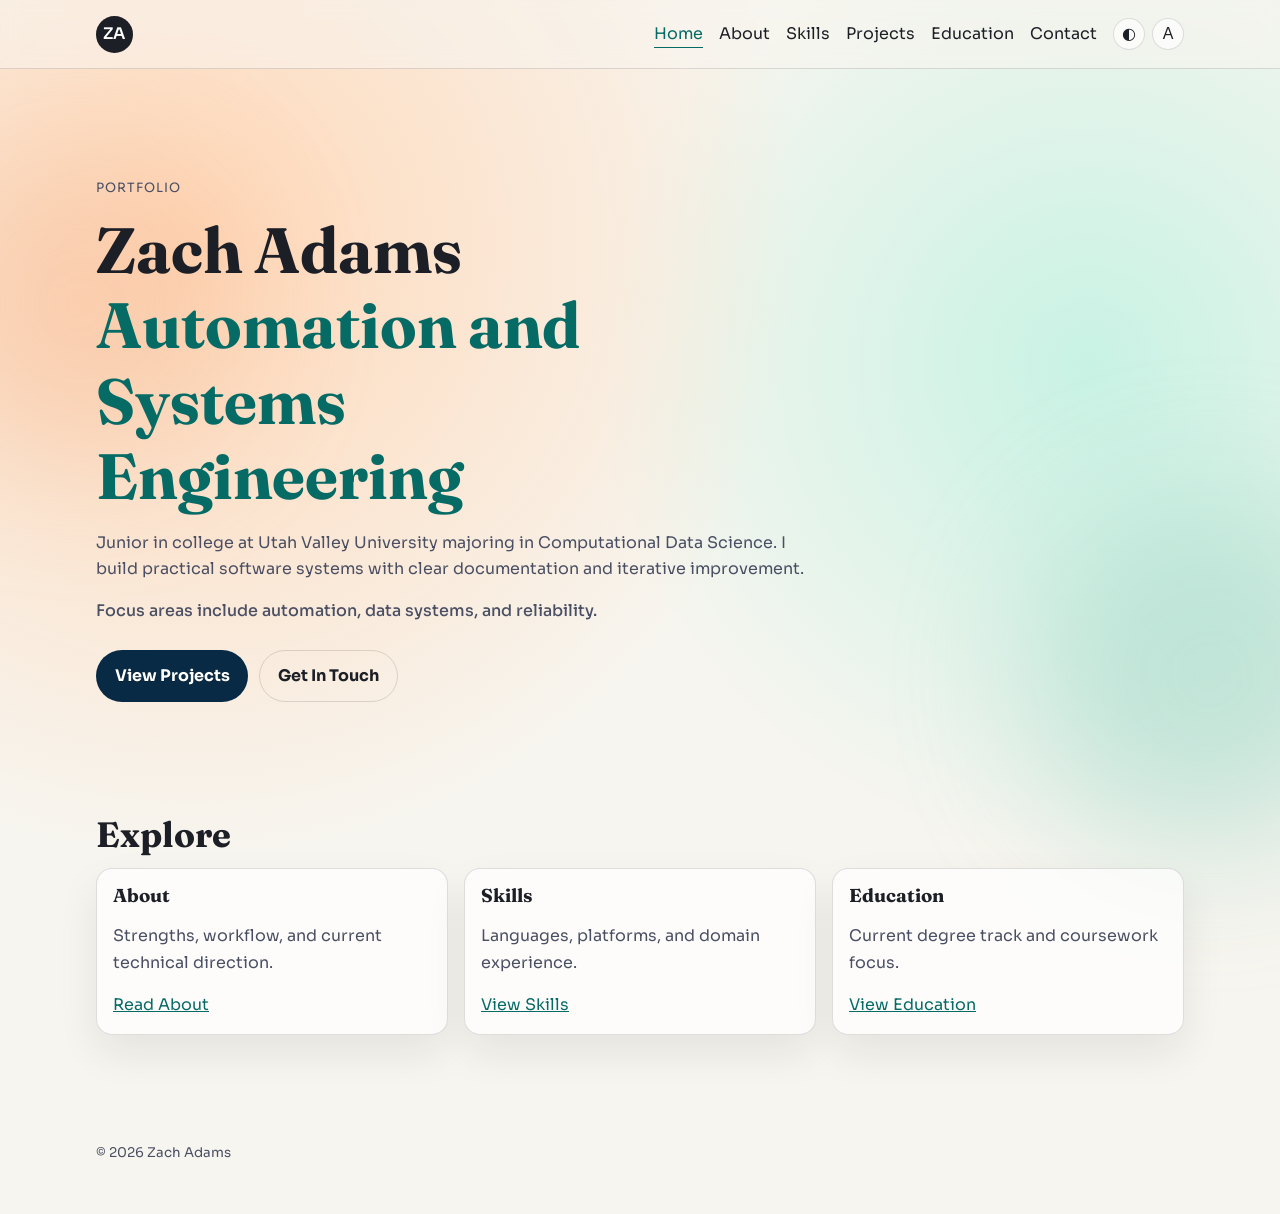
==== index.html @ 30f0f51b "initial commit" ====
<!DOCTYPE html>
<html lang="en">
  <head>
    <meta charset="UTF-8" />
    <meta name="viewport" content="width=device-width, initial-scale=1.0" />
    <title>Zach Adams | Portfolio</title>
    <meta
      name="description"
      content="Portfolio homepage for Zach Adams, junior in Computational Data Science focused on automation and systems engineering."
    />
    <link rel="icon" href="favicon.ico" sizes="any" />
    <link rel="icon" type="image/svg+xml" href="favicon.svg" />
    <link rel="stylesheet" href="styles/styles.css?v=20260326" data-theme-stylesheet />
  </head>
  <body>
    <a class="skip-link" href="#main-content">Skip to main content</a>
    <div class="bg-shape bg-shape-1" aria-hidden="true"></div>
    <div class="bg-shape bg-shape-2" aria-hidden="true"></div>

    <header class="site-header">
      <a class="logo" href="index.html">ZA</a>
      <nav aria-label="Main navigation">
        <a href="index.html">Home</a>
        <a href="about.html">About</a>
        <a href="skills.html">Skills</a>
        <a href="projects.html">Projects</a>
        <a href="education.html">Education</a>
        <a href="contact.html">Contact</a>
      </nav>
      <div class="header-controls" role="group" aria-label="Display and accessibility tools">
        <div class="theme-menu-wrap">
          <button
            type="button"
            class="theme-toggle"
            data-theme-toggle
            aria-label="Open theme picker and switch visual style"
            title="Open theme picker and switch visual style"
            aria-haspopup="menu"
            aria-expanded="false"
            aria-controls="theme-menu"
          >
            <span aria-hidden="true">◐</span>
          </button>
          <div
            class="theme-menu"
            id="theme-menu"
            data-theme-menu
            role="menu"
            aria-label="Theme selector"
            hidden
          ></div>
        </div>
        <div class="a11y-menu-wrap">
          <button
            type="button"
            class="a11y-toggle"
            data-a11y-toggle
            aria-label="Open accessibility options"
            title="Open accessibility options"
            aria-haspopup="menu"
            aria-expanded="false"
            aria-controls="a11y-menu"
          >
            <span aria-hidden="true">A</span>
          </button>
          <div
            class="a11y-menu"
            id="a11y-menu"
            data-a11y-menu
            role="menu"
            aria-label="Accessibility options"
            hidden
          ></div>
        </div>
      </div>
    </header>

    <main id="main-content" class="page-main" tabindex="-1">
      <section class="hero section">
        <p class="eyebrow">Portfolio</p>
        <h1>
          Zach Adams
          <span>Automation and Systems Engineering</span>
        </h1>
        <p class="hero-copy">
          Junior in college at Utah Valley University majoring in Computational
          Data Science. I build practical software systems with clear
          documentation and iterative improvement.
        </p>
        <p class="hero-meta">
          Focus areas include automation, data systems, and reliability.
        </p>
        <div class="hero-actions">
          <a class="button" href="projects.html">View Projects</a>
          <a class="button button-ghost" href="contact.html">Get In Touch</a>
        </div>
      </section>

      <section class="section compact-section">
        <h2>Explore</h2>
        <div class="grid">
          <article class="card">
            <h3>About</h3>
            <p>Strengths, workflow, and current technical direction.</p>
            <a href="about.html">Read About</a>
          </article>
          <article class="card">
            <h3>Skills</h3>
            <p>Languages, platforms, and domain experience.</p>
            <a href="skills.html">View Skills</a>
          </article>
          <article class="card">
            <h3>Education</h3>
            <p>Current degree track and coursework focus.</p>
            <a href="education.html">View Education</a>
          </article>
        </div>
      </section>
    </main>

    <footer class="site-footer">
      <small>&copy; <span id="year"></span> Zach Adams</small>
    </footer>

    <div class="sr-only" data-a11y-status aria-live="polite"></div>
    <script src="script.js?v=20260326"></script>
  </body>
</html>
---- styles/styles.css ----
@import url("https://fonts.googleapis.com/css2?family=Fraunces:opsz,wght@9..144,600;9..144,700&family=Sora:wght@400;500;600&display=swap");

:root {
  --bg: #f7f5ef;
  --surface: rgba(255, 255, 255, 0.72);
  --ink: #1d1f27;
  --muted: #4a4f63;
  --line: rgba(29, 31, 39, 0.14);
  --accent: #0a7e78;
  --accent-dark: #066a65;
  --button-bg: #082a45;
  --button-bg-hover: #061f34;
  --button-text: #ffffff;
  --radius: 1rem;
  --shadow: 0 18px 40px rgba(16, 25, 36, 0.08);
}

* {
  box-sizing: border-box;
}

html {
  scroll-behavior: smooth;
}

body {
  margin: 0;
  min-height: 100vh;
  font-family: "Sora", sans-serif;
  line-height: 1.65;
  color: var(--ink);
  background:
    radial-gradient(circle at 15% 20%, #ffd8b8 0%, transparent 42%),
    radial-gradient(circle at 85% 30%, #c8f2e4 0%, transparent 36%),
    var(--bg);
}

main,
.site-header,
.site-footer {
  width: min(68rem, 92vw);
  margin-inline: auto;
}

.site-header {
  display: flex;
  align-items: center;
  justify-content: space-between;
  padding: 1rem 0;
  position: sticky;
  top: 0;
  z-index: 4;
  isolation: isolate;
}

/* Full width sticky blur backdrop behind constrained header content. */
.site-header::before {
  content: "";
  position: absolute;
  top: 0;
  bottom: 0;
  left: 50%;
  width: 100vw;
  transform: translateX(-50%);
  backdrop-filter: blur(8px);
  -webkit-backdrop-filter: blur(8px);
  background: rgba(247, 245, 239, 0.55);
  border-bottom: 1px solid var(--line);
  z-index: -1;
  pointer-events: none;
}

.logo {
  width: 2.3rem;
  aspect-ratio: 1;
  display: grid;
  place-items: center;
  border-radius: 50%;
  background: var(--ink);
  color: #fff;
  text-decoration: none;
  font-weight: 600;
}

nav {
  display: flex;
  gap: 1rem;
  flex-wrap: wrap;
  justify-content: flex-end;
}

nav a {
  color: var(--ink);
  text-decoration: none;
  border-bottom: 1px solid transparent;
}

nav a:hover {
  border-color: var(--ink);
}

nav a.active {
  color: var(--accent-dark);
  border-color: var(--accent-dark);
}

.section {
  padding: 4.5rem 0;
  animation: rise 700ms ease both;
}

.section-lead {
  max-width: 70ch;
  color: var(--muted);
}

.page-main {
  min-height: 70vh;
}

.hero {
  padding-top: 6rem;
}

.eyebrow {
  text-transform: uppercase;
  letter-spacing: 0.08em;
  font-size: 0.8rem;
  color: var(--muted);
}

h1,
h2,
h3 {
  font-family: "Fraunces", serif;
  line-height: 1.18;
  margin: 0 0 0.8rem;
}

h1 {
  font-size: clamp(2rem, 5vw, 4rem);
  max-width: 14ch;
}

h1 span {
  color: var(--accent-dark);
}

h2 {
  font-size: clamp(1.5rem, 3vw, 2.2rem);
}

.hero-copy {
  max-width: 60ch;
  color: var(--muted);
}

.hero-meta {
  margin-top: 0.2rem;
  color: var(--ink);
  font-weight: 500;
}

.button {
  display: inline-block;
  margin-top: 0.6rem;
  padding: 0.72rem 1.1rem;
  border-radius: 999px;
  background: var(--button-bg);
  color: var(--button-text);
  border: 1px solid rgba(7, 38, 63, 0.22);
  text-decoration: none;
  font-weight: 700;
  text-shadow: 0 1px 0 rgba(0, 0, 0, 0.25);
  transition: background-color 200ms ease;
}

.button:hover {
  background: var(--button-bg-hover);
}

.button-ghost {
  background: transparent;
  color: var(--ink);
  border: 1px solid var(--line);
  text-shadow: none;
}

.button-ghost:hover {
  background: rgba(255, 255, 255, 0.5);
}

.hero-actions {
  display: flex;
  gap: 0.7rem;
  flex-wrap: wrap;
}

.grid {
  display: grid;
  grid-template-columns: repeat(auto-fit, minmax(14rem, 1fr));
  gap: 1rem;
}

.projects-grid {
  grid-template-columns: repeat(auto-fit, minmax(20rem, 1fr));
  align-items: start;
}

.card {
  border: 1px solid var(--line);
  border-radius: var(--radius);
  padding: 1rem;
  background: var(--surface);
  box-shadow: var(--shadow);
}

.card p,
.section p {
  color: var(--muted);
}

.card ul {
  margin: 0.4rem 0 0;
  padding-left: 1.1rem;
  color: var(--muted);
}

.card h4 {
  margin: 0.9rem 0 0.4rem;
  font-size: 0.95rem;
  font-family: "Sora", sans-serif;
}

/* Project cards stay compact and open inside a separate zoom modal. */
.project-card {
  position: relative;
  transition:
    transform 220ms ease,
    border-color 220ms ease,
    box-shadow 220ms ease;
}

.project-card:hover {
  transform: translateY(-2px);
  border-color: rgba(8, 42, 69, 0.3);
}

.project-summary {
  margin-bottom: 0.7rem;
}

.project-open {
  border: 1px solid var(--line);
  border-radius: 999px;
  padding: 0.48rem 0.85rem;
  background: rgba(255, 255, 255, 0.85);
  color: var(--ink);
  font: inherit;
  font-size: 0.92rem;
  font-weight: 600;
  cursor: pointer;
  align-self: flex-start;
  transition:
    background-color 220ms ease,
    border-color 220ms ease,
    transform 220ms ease;
}

.project-open:hover {
  background: #ffffff;
  border-color: var(--accent-dark);
}

.project-open:focus-visible {
  outline: 2px solid var(--accent-dark);
  outline-offset: 2px;
}

.project-open::before {
  content: "+";
  display: inline-block;
  margin-right: 0.45rem;
  font-weight: 700;
}

.project-details[hidden] {
  display: none;
}

.project-stack {
  margin-top: 0.7rem;
}

.project-media-grid {
  margin: 0.8rem 0 0.4rem;
  display: grid;
  gap: 0.7rem;
  grid-template-columns: repeat(auto-fit, minmax(15rem, 1fr));
}

.project-media-grid-single {
  grid-template-columns: 1fr;
}

.project-media {
  margin: 0;
  border: 1px solid var(--line);
  border-radius: 0.7rem;
  overflow: hidden;
  background: rgba(255, 255, 255, 0.85);
  cursor: zoom-in;
  transition: border-color 180ms ease;
}

.project-media:hover {
  border-color: rgba(8, 42, 69, 0.32);
}

.project-media:focus-visible {
  outline: 2px solid var(--accent-dark);
  outline-offset: 2px;
}

.project-media img {
  display: block;
  width: 100%;
  height: auto;
}

.project-media figcaption {
  padding: 0.45rem 0.6rem 0.6rem;
  font-size: 0.82rem;
  line-height: 1.45;
  color: var(--muted);
}

body.modal-open {
  overflow: hidden;
}

/* Zoom modal that animates from the clicked project card bounds. */
.project-overlay {
  position: fixed;
  inset: 0;
  z-index: 35;
  display: grid;
  place-items: center;
  padding: 1rem;
  pointer-events: none;
}

.project-overlay[hidden] {
  display: none;
}

.project-overlay.is-visible {
  pointer-events: auto;
}

.project-overlay-backdrop {
  position: absolute;
  inset: 0;
  border: 0;
  margin: 0;
  padding: 0;
  background: rgba(9, 17, 26, 0.45);
  opacity: 0;
  transition: opacity 240ms ease;
  cursor: pointer;
}

.project-overlay.is-visible .project-overlay-backdrop {
  opacity: 1;
}

.project-modal {
  position: relative;
  width: min(54rem, 94vw);
  max-height: 86vh;
  overflow: auto;
  background: rgba(255, 255, 255, 0.96);
  box-shadow: 0 30px 66px rgba(10, 17, 28, 0.24);
  transform-origin: top left;
  transition:
    transform 360ms cubic-bezier(0.2, 0.78, 0.18, 1),
    opacity 240ms ease;
  opacity: 0;
}

.project-overlay.is-visible .project-modal {
  opacity: 1;
}

.project-modal-close {
  position: sticky;
  top: 0;
  float: right;
  margin: -0.2rem -0.2rem 0.7rem 0;
  border: 1px solid var(--line);
  border-radius: 0.55rem;
  background: #ffffff;
  padding: 0.35rem 0.65rem;
  font: inherit;
  font-size: 0.88rem;
  font-weight: 600;
  color: var(--ink);
  cursor: pointer;
}

.project-modal-close:hover {
  border-color: var(--accent-dark);
}

.project-modal-details {
  opacity: 0;
  transform: translateY(12px);
  transition:
    opacity 220ms ease,
    transform 220ms ease;
}

.project-overlay.show-details .project-modal-details {
  opacity: 1;
  transform: translateY(0);
}

.project-image-overlay {
  position: fixed;
  inset: 0;
  z-index: 45;
  display: grid;
  place-items: center;
  padding: 1rem;
  pointer-events: none;
}

.project-image-overlay[hidden] {
  display: none;
}

.project-image-overlay.is-visible {
  pointer-events: auto;
}

.project-image-backdrop {
  position: absolute;
  inset: 0;
  border: 0;
  margin: 0;
  padding: 0;
  background: rgba(9, 17, 26, 0.66);
  opacity: 0;
  transition: opacity 200ms ease;
  cursor: pointer;
}

.project-image-overlay.is-visible .project-image-backdrop {
  opacity: 1;
}

.project-image-modal {
  position: relative;
  width: min(74rem, 96vw);
  max-height: 90vh;
  padding: 0.8rem;
  display: grid;
  gap: 0.55rem;
  background: rgba(255, 255, 255, 0.98);
  box-shadow: 0 34px 75px rgba(10, 17, 28, 0.3);
  opacity: 0;
  transform: scale(0.98);
  transition:
    opacity 200ms ease,
    transform 200ms ease;
}

.project-image-overlay.is-visible .project-image-modal {
  opacity: 1;
  transform: scale(1);
}

.project-image-modal img {
  display: block;
  width: 100%;
  max-height: calc(90vh - 5.2rem);
  object-fit: contain;
  border: 1px solid var(--line);
  border-radius: 0.6rem;
  background: #ffffff;
}

.project-image-modal figcaption {
  color: var(--muted);
  font-size: 0.88rem;
}

.project-image-close {
  justify-self: end;
  border: 1px solid var(--line);
  border-radius: 0.55rem;
  background: #ffffff;
  padding: 0.32rem 0.62rem;
  font: inherit;
  font-size: 0.86rem;
  font-weight: 600;
  color: var(--ink);
  cursor: pointer;
}

.project-image-close:hover {
  border-color: var(--accent-dark);
}

.project-image-close:focus-visible {
  outline: 2px solid var(--accent-dark);
  outline-offset: 2px;
}

.skill-keywords {
  margin-top: 0.5rem;
  color: var(--muted);
}

.section a:not(.button) {
  color: var(--accent-dark);
}

.site-footer {
  padding: 2rem 0 3rem;
  color: var(--muted);
}

.footer-row {
  display: flex;
  align-items: center;
  justify-content: space-between;
  gap: 0.8rem;
  flex-wrap: wrap;
}

.theme-toggle,
.a11y-toggle {
  width: 2rem;
  height: 2rem;
  border: 1px solid var(--line);
  border-radius: 999px;
  background: var(--surface);
  color: var(--ink);
  display: inline-grid;
  place-items: center;
  cursor: pointer;
  transition:
    background-color 180ms ease,
    border-color 180ms ease,
    transform 180ms ease;
}

.theme-toggle:hover,
.a11y-toggle:hover {
  border-color: var(--accent-dark);
  transform: translateY(-1px);
}

.theme-toggle:focus-visible,
.a11y-toggle:focus-visible {
  outline: 2px solid var(--accent-dark);
  outline-offset: 2px;
}

.theme-toggle span,
.a11y-toggle span {
  font-size: 1rem;
  line-height: 1;
}

.theme-menu-wrap,
.a11y-menu-wrap {
  position: relative;
  display: inline-flex;
}

.theme-menu,
.a11y-menu {
  position: absolute;
  right: 0;
  top: calc(100% + 0.5rem);
  bottom: auto;
  min-width: 11rem;
  padding: 0.32rem;
  border: 1px solid var(--line);
  border-radius: 0.7rem;
  background: var(--surface);
  box-shadow: var(--shadow);
  display: grid;
  gap: 0.2rem;
  z-index: 25;
}

.theme-menu[hidden],
.a11y-menu[hidden] {
  display: none;
}

.theme-option,
.a11y-option {
  border: 1px solid transparent;
  border-radius: 0.5rem;
  padding: 0.35rem 0.5rem;
  background: transparent;
  color: var(--ink);
  font: inherit;
  font-size: 0.84rem;
  text-align: left;
  display: inline-flex;
  align-items: center;
  gap: 0.45rem;
  cursor: pointer;
}

.theme-option:hover,
.a11y-option:hover {
  border-color: var(--line);
  background: rgba(255, 255, 255, 0.22);
}

.theme-option:focus-visible,
.a11y-option:focus-visible {
  outline: 2px solid var(--accent-dark);
  outline-offset: 2px;
}

.theme-option[aria-checked="true"],
.a11y-option[aria-checked="true"] {
  border-color: var(--accent-dark);
  font-weight: 600;
}

.theme-option-dot,
.a11y-option-dot {
  font-size: 0.72rem;
  line-height: 1;
  width: 0.8rem;
  text-align: center;
}

.compact-section {
  padding-top: 2.5rem;
}

.bg-shape {
  position: fixed;
  border-radius: 50%;
  filter: blur(70px);
  opacity: 0.36;
  z-index: -1;
}

.bg-shape-1 {
  width: 320px;
  height: 320px;
  background: #f5b28a;
  left: -80px;
  top: 16vh;
}

.bg-shape-2 {
  width: 360px;
  height: 360px;
  background: #7ecab7;
  right: -110px;
  top: 55vh;
}

@keyframes rise {
  from {
    opacity: 0;
    transform: translateY(12px);
  }
  to {
    opacity: 1;
    transform: translateY(0);
  }
}

@media (max-width: 700px) {
  .site-header {
    padding-top: 0.75rem;
    gap: 0.7rem;
  }

  nav {
    gap: 0.7rem;
    font-size: 0.95rem;
    justify-content: flex-start;
  }

  .section {
    padding: 3.2rem 0;
  }

  .projects-grid {
    grid-template-columns: 1fr;
  }

  .hero {
    padding-top: 3.8rem;
  }

  .hero-actions {
    width: 100%;
  }
}

/* Accessibility helpers */
.skip-link {
  position: absolute;
  left: 0.75rem;
  top: -3rem;
  z-index: 60;
  padding: 0.5rem 0.7rem;
  border: 1px solid var(--line);
  border-radius: 0.45rem;
  background: var(--surface);
  color: var(--ink);
  text-decoration: none;
  font-size: 0.85rem;
  font-weight: 600;
}

.skip-link:focus,
.skip-link:focus-visible {
  top: 0.75rem;
  outline: 2px solid var(--accent-dark);
  outline-offset: 2px;
}

.sr-only {
  position: absolute;
  width: 1px;
  height: 1px;
  padding: 0;
  margin: -1px;
  overflow: hidden;
  clip: rect(0, 0, 0, 0);
  white-space: nowrap;
  border: 0;
}

html.a11y-large-text {
  font-size: 112%;
}

html.a11y-underline-links a:not(.button):not(.logo) {
  text-decoration: underline;
  text-underline-offset: 0.14em;
}

html.a11y-reduce-motion *,
html.a11y-reduce-motion *::before,
html.a11y-reduce-motion *::after {
  animation: none !important;
  transition: none !important;
}

html.a11y-reduce-motion {
  scroll-behavior: auto;
}

html.a11y-high-contrast {
  --bg: #ffffff;
  --surface: #ffffff;
  --ink: #000000;
  --muted: #000000;
  --line: #000000;
  --accent: #000000;
  --accent-dark: #000000;
  --button-bg: #000000;
  --button-bg-hover: #121212;
  --button-text: #ffffff;
  --shadow: none;
}

html.a11y-high-contrast body {
  background: #ffffff;
}

html.a11y-high-contrast .bg-shape {
  display: none;
}

html.a11y-high-contrast .card,
html.a11y-high-contrast .project-modal,
html.a11y-high-contrast .project-image-modal,
html.a11y-high-contrast .theme-menu,
html.a11y-high-contrast .a11y-menu {
  border-width: 2px;
  box-shadow: none;
}

html.a11y-high-contrast a,
html.a11y-high-contrast button {
  font-weight: 700;
}

html.a11y-high-contrast a:not(.button):not(.logo) {
  text-decoration: underline;
}

@media (prefers-reduced-motion: reduce) {
  *,
  *::before,
  *::after {
    animation: none !important;
    transition: none !important;
    scroll-behavior: auto !important;
  }
}

.footer-row {
  justify-content: flex-start;
}

.footer-row .theme-menu-wrap {
  margin-left: auto;
}

.footer-row .a11y-menu-wrap {
  margin-left: 0.42rem;
}

/* Header control layout */
.site-header nav {
  margin-left: auto;
}

.header-controls {
  display: inline-flex;
  align-items: center;
  gap: 0.42rem;
  margin-left: 1rem;
}

@media (max-width: 700px) {
  .site-header {
    flex-wrap: wrap;
  }

  .site-header nav {
    order: 2;
    width: 100%;
  }

  .header-controls {
    order: 1;
    margin-left: auto;
  }
}
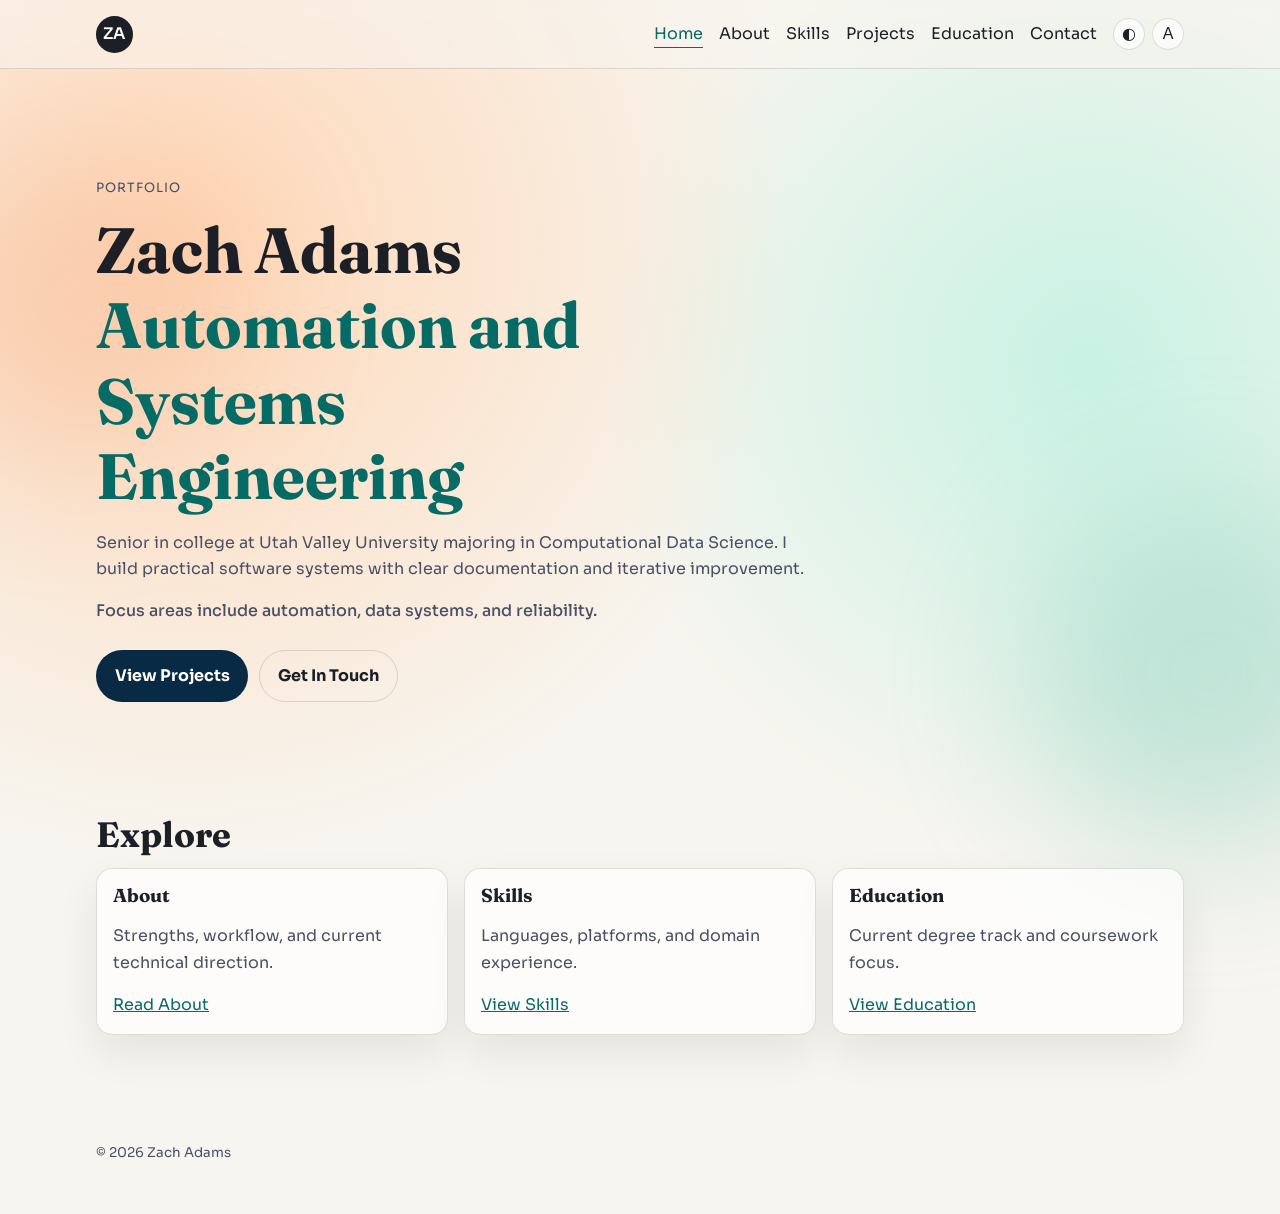
==== commit 8d9d9d28: "Site says senior; Gamma card leads projects and Manga Localizer is named Co-Authored-By: Claude Opus" ====
--- a/index.html
+++ b/index.html
@@ -6,7 +6,7 @@
     <title>Zach Adams | Portfolio</title>
     <meta
       name="description"
-      content="Portfolio homepage for Zach Adams, junior in Computational Data Science focused on automation and systems engineering."
+      content="Portfolio homepage for Zach Adams, senior in Computational Data Science focused on automation and systems engineering."
     />
     <link rel="icon" href="favicon.ico" sizes="any" />
     <link rel="icon" type="image/svg+xml" href="favicon.svg" />
@@ -83,7 +83,7 @@
           <span>Automation and Systems Engineering</span>
         </h1>
         <p class="hero-copy">
-          Junior in college at Utah Valley University majoring in Computational
+          Senior in college at Utah Valley University majoring in Computational
           Data Science. I build practical software systems with clear
           documentation and iterative improvement.
         </p>
